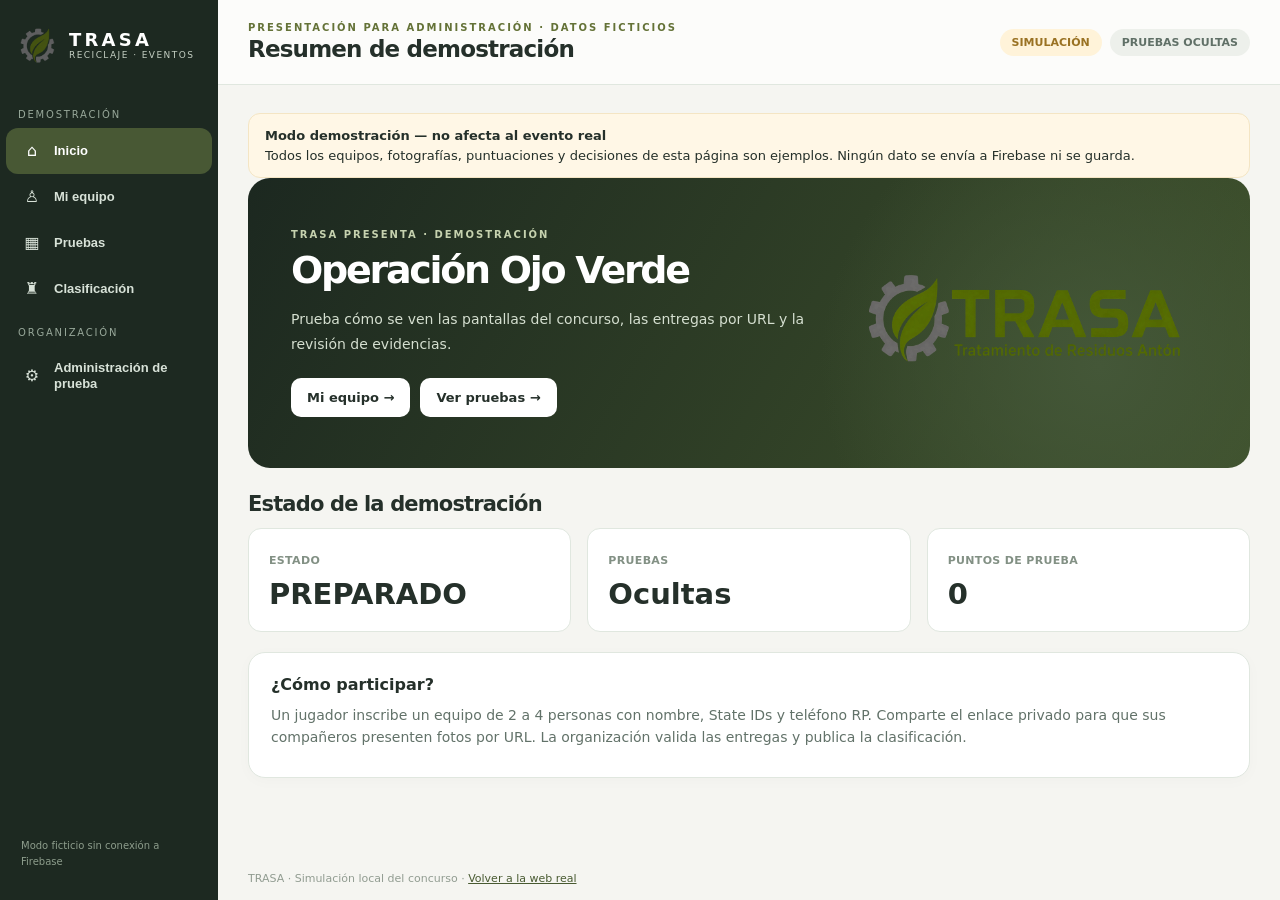
==== demo.html @ 081139f7 "Add files via upload" ====
<!doctype html>
<html lang="es"><head><meta charset="UTF-8"><meta name="viewport" content="width=device-width,initial-scale=1"><meta name="theme-color" content="#202a22"><title>TRASA · Demostración del Bingo</title><link rel="icon" href="assets/emblema.webp" type="image/webp"><link rel="stylesheet" href="styles.css?v=1.5"></head>
<body>
<aside class="sidebar">
 <a class="brand" href="index.html"><img src="assets/emblema.webp" alt="TRASA"><span><b>TRASA</b><small>RECICLAJE · EVENTOS</small></span></a>
 <div class="navtitle">DEMOSTRACIÓN</div>
 <nav aria-label="Navegación de prueba">
 <button class="nav-item active" data-demo-nav="home"><span class="nav-icon">⌂</span><span class="nav-label">Inicio</span></button>
 <button class="nav-item" data-demo-nav="team"><span class="nav-icon">♙</span><span class="nav-label">Mi equipo</span></button>
 <button class="nav-item" data-demo-nav="tasks"><span class="nav-icon">▦</span><span class="nav-label">Pruebas</span></button>
 <button class="nav-item" data-demo-nav="ranking"><span class="nav-icon">♜</span><span class="nav-label">Clasificación</span></button>
 </nav>
 <div class="navtitle">ORGANIZACIÓN</div>
 <nav><button class="nav-item" data-demo-nav="admin"><span class="nav-icon">⚙</span><span class="nav-label">Administración de prueba</span></button></nav>
 <p class="sidebar-note">Modo ficticio sin conexión a Firebase</p>
</aside>
<div class="shell"><header class="topbar"><div><div class="eyebrow">PRESENTACIÓN PARA ADMINISTRACIÓN · DATOS FICTICIOS</div><h1 id="demoPageTitle">Vista de demostración</h1></div><div class="topright"><span class="pill warn">SIMULACIÓN</span><span id="demoStatus" class="pill">SIN INICIAR</span></div></header>
 <main><div class="notice warn"><strong>Modo demostración — no afecta al evento real</strong>Todos los equipos, fotografías, puntuaciones y decisiones de esta página son ejemplos. Ningún dato se envía a Firebase ni se guarda.</div><div id="demoRoot"></div></main>
 <footer>TRASA · Simulación local del concurso · <a href="index.html">Volver a la web real</a></footer></div>
 <div class="toast" id="demoToast" role="status"></div><script src="demo.js" defer></script>
</body></html>
---- styles.css ----
:root{--side:#1d2921;--green:#4b5320;--green-d:#35421c;--green-lite:#eaf0e0;--background:#f5f5f1;--paper:#fff;--text:#25302a;--muted:#718078;--line:#e0e7df;--bad:#a4413c;--ok:#277a50;--warn:#a16c1d}*{box-sizing:border-box}html{font-family:Inter,system-ui,-apple-system,"Segoe UI",Arial,sans-serif;color:var(--text)}body{margin:0;background:var(--background);min-height:100vh;display:flex}.sidebar{background:var(--side);color:#e5eee5;width:218px;position:fixed;top:0;bottom:0;left:0;padding:18px 6px;display:flex;flex-direction:column;z-index:2}.brand{display:flex;align-items:center;gap:12px;padding:7px 12px 30px;text-decoration:none;color:#fff}.brand img{width:39px;height:39px;object-fit:contain}.brand b{letter-spacing:.18em;font-size:18px}.brand small{display:block;font-size:9px;letter-spacing:.16em;color:#c4cfc3}.navtitle{color:#98a89a;font-size:10px;letter-spacing:.18em;padding:15px 12px 8px}.nav-item{border:0;background:transparent;color:#d8e2d8;width:100%;text-align:left;display:flex;gap:14px;align-items:center;padding:14px 16px;border-radius:12px;font-size:13px;font-weight:650;cursor:pointer}.nav-item:hover,.nav-item.active{background:#485834;color:white}.nav-item span{flex:1}.sidebar-note{margin:auto 15px 12px;color:#8d9d8c;font-size:10px;line-height:1.6}.shell{margin-left:218px;min-width:0;flex:1;display:flex;flex-direction:column}.topbar{background:#fcfcfa;border-bottom:1px solid var(--line);padding:22px 30px;display:flex;align-items:center;justify-content:space-between;gap:12px}.topbar h1{font-size:23px;margin:3px 0 0;letter-spacing:-.035em}.eyebrow{color:#647237;font-size:10px;letter-spacing:.2em;font-weight:800}.topright{display:flex;gap:8px;flex-wrap:wrap}.pill{padding:7px 12px;border-radius:50px;background:#edf0eb;color:#607067;font-size:11px;font-weight:800;white-space:nowrap}.pill.ok{background:#e1f1e6;color:#32784a}.pill.warn{background:#fff3d9;color:#9a7223}.pill.bad{background:#f9e8e7;color:#a34239}main{padding:28px 30px;max-width:1200px;width:100%;margin:auto;flex:1}footer{font-size:11px;color:#919c91;padding:15px 30px}.hero{background:radial-gradient(circle at 85% 65%,#445738,transparent 32%),linear-gradient(120deg,#1c2820,#3f522b);border-radius:22px;color:#fff;padding:37px 43px;display:grid;grid-template-columns:1.2fr .8fr;gap:25px;align-items:center;min-height:290px}.hero-logo{width:100%;max-height:170px;object-fit:contain;filter:brightness(1.4);padding:12px}.hero .eyebrow{color:#c6d2af}.hero h2{font-size:38px;line-height:1.07;margin:10px 0 16px;letter-spacing:-.06em}.hero p{max-width:570px;color:#d5dfd0;font-size:14px;line-height:1.8}.actions{display:flex;gap:10px;flex-wrap:wrap;margin-top:20px}.button,button.primary,button.secondary,button.danger,button.plain{appearance:none;border:0;border-radius:10px;background:var(--green);color:#fff;font:inherit;font-size:13px;font-weight:750;padding:12px 16px;cursor:pointer;text-decoration:none;display:inline-flex;align-items:center;justify-content:center;gap:8px}.button.white{background:#fff;color:var(--text)}button.secondary,.button.secondary{background:#e8ede6;color:#384b36}button.plain{background:transparent;color:var(--green);border:1px solid var(--line)}button.danger{background:#a2433f;color:white}button:hover,.button:hover{filter:brightness(.94)}button:disabled{opacity:.45;cursor:not-allowed}h2{font-size:21px;letter-spacing:-.04em}h3{font-size:16px;margin:0 0 10px}p{line-height:1.6}.panel{border-radius:17px;background:var(--paper);border:1px solid var(--line);padding:22px;margin-top:20px;box-shadow:0 3px 15px rgba(18,34,15,.025)}.panel.soft{background:#f0f3ec}.panel p{margin:6px 0;color:#627269;font-size:14px}.grid{display:grid;grid-template-columns:repeat(auto-fit,minmax(250px,1fr));gap:16px}.stat{padding:20px;border:1px solid var(--line);border-radius:13px;background:var(--paper)}.stat small{color:#829084;font-size:11px;font-weight:750;letter-spacing:.03em}.stat strong{display:block;margin-top:9px;font-size:29px;font-weight:800}.sectionhead{display:flex;justify-content:space-between;align-items:center;gap:10px;margin:24px 0 12px}.sectionhead h2{margin:0}.muted{color:#809083;font-size:13px}.hint{font-size:12px;color:#738276}.notice{background:#eef3e9;border:1px solid #d7e4cf;border-radius:12px;padding:14px 16px;font-size:13px}.notice.warn{background:#fff7e6;border-color:#f4e5c4}.notice.bad{background:#fff1ef;border-color:#f0cfc9}.notice strong{display:block;margin-bottom:5px}label{font-size:12px;font-weight:750;display:block;margin-bottom:6px;color:#465448}input,select,textarea{width:100%;font:inherit;font-size:14px;border:1px solid #cdd7cc;background:white;color:var(--text);padding:11px 12px;border-radius:9px;outline:0}input:focus,textarea:focus,select:focus{border-color:#6f865a;box-shadow:0 0 0 3px #a8bb8033}textarea{min-height:76px;resize:vertical}.field{margin-bottom:15px}.fields2{display:grid;grid-template-columns:1fr 1fr;gap:13px}.person{border:1px solid var(--line);background:#f8faf6;padding:12px 13px;border-radius:12px;margin-bottom:8px}.person strong{display:block;font-size:12px;margin-bottom:10px}.split{display:grid;grid-template-columns:1fr 1fr;gap:17px}.taskgrid{display:grid;grid-template-columns:repeat(auto-fit,minmax(245px,1fr));gap:14px}.task{border:1px solid var(--line);border-radius:15px;background:#fff;padding:17px;display:flex;flex-direction:column;gap:10px;min-height:204px}.task h3{margin:0}.task p{font-size:12px;color:#758479;margin:0;flex:1}.row{display:flex;align-items:center;justify-content:space-between;gap:10px}.mark{font-size:10px;letter-spacing:.09em;text-transform:uppercase;font-weight:750;color:#768775}.chip{font-size:10px;font-weight:800;border-radius:6px;padding:5px 7px;color:#637766;background:#edf1eb}.chip.pending{background:#fff0d0;color:#92661d}.chip.approved{background:#e3f3e7;color:#31794b}.chip.rejected{background:#fae8e7;color:#a54842}.hr{height:1px;background:var(--line);margin:14px 0}.table-wrap{overflow:auto}table{width:100%;border-collapse:collapse;font-size:13px}th,td{text-align:left;padding:12px;border-bottom:1px solid var(--line);vertical-align:middle}th{color:#607065;font-size:11px;letter-spacing:.03em}tr:last-child td{border-bottom:0}td .button,td button{padding:8px 10px;font-size:11px}.toast{position:fixed;bottom:24px;right:23px;max-width:450px;z-index:10;background:#1d2920;color:white;border-radius:10px;padding:12px 18px;box-shadow:0 12px 40px #0002;opacity:0;transform:translateY(10px);transition:.2s;pointer-events:none;font-size:13px}.toast.show{opacity:1;transform:translateY(0)}.code{font-family:ui-monospace,Consolas,monospace;background:#edf0eb;padding:10px;border-radius:7px;word-break:break-all;font-size:12px}.logo-inline{max-width:300px;max-height:95px;object-fit:contain}.locked{padding:40px 20px;text-align:center;background:radial-gradient(circle at 50% 0%,#e3eadb,transparent 65%),#fff;border-radius:20px;border:1px solid var(--line)}.locked .symbol{display:block;font-size:45px}.form-actions{display:flex;gap:10px;flex-wrap:wrap}.small{font-size:11px}.teamitem{display:flex;gap:12px;align-items:center;justify-content:space-between;padding:15px;border-radius:11px;background:#f5f7f2;margin-bottom:9px;flex-wrap:wrap}.teamitem strong{font-size:14px}.nowrap{white-space:nowrap}a{color:#485a31}.admin-tabs{display:flex;gap:7px;flex-wrap:wrap;margin-bottom:10px}.admin-tabs button{padding:9px 13px;font-size:12px}.empty{color:#849084;font-size:13px;text-align:center;padding:25px}.name{font-weight:730}.secret-note{font-size:12px;color:#687b6a}.dangerText{color:var(--bad)}.dot{width:8px;height:8px;border-radius:50%;background:var(--ok);display:inline-block} @media(max-width:920px){.hero{grid-template-columns:1fr}.hero-logo{max-height:92px;max-width:350px}.split{grid-template-columns:1fr}}@media(max-width:700px){body{display:block}.sidebar{width:100%;position:sticky;top:0;bottom:auto;padding:8px;display:block}.brand{padding:6px 12px}.brand img{width:28px;height:28px}.brand b{font-size:12px}.brand small,.navtitle,.sidebar-note{display:none}.sidebar nav{display:inline-flex;gap:3px;max-width:100%;overflow-x:auto;white-space:nowrap}.nav-item{width:auto;padding:9px 8px;border-radius:8px;font-size:12px;gap:5px}.shell{margin-left:0}.topbar{padding:18px 15px;align-items:flex-start}.topbar h1{font-size:20px}.topright{justify-content:flex-end}main{padding:17px 13px}.hero{padding:23px;min-height:auto}.hero h2{font-size:31px}.fields2{grid-template-columns:1fr}footer{padding:15px}.grid{grid-template-columns:1fr 1fr}.stat{padding:13px}.stat strong{font-size:23px}}@media(max-width:420px){.grid{grid-template-columns:1fr}.topright{max-width:120px}}

.hero h2{overflow-wrap:anywhere}.hero .event-description{white-space:pre-line;overflow-wrap:anywhere}.teamitem>.actions{margin-top:0}.teamitem button.danger{background:#a2433f;color:#fff}

/* Bingo V1.2: premios e histórico */
.reward-grid{display:grid;grid-template-columns:repeat(auto-fit,minmax(210px,1fr));gap:12px;margin-top:14px}
.reward-item{border:1px solid var(--line);border-radius:13px;background:#f8faf6;padding:16px;display:flex;flex-direction:column;gap:8px}
.reward-item strong{font-size:14px;color:#37492a}.reward-item span{font-weight:800;font-size:17px;color:var(--green)}.reward-item small{color:var(--muted);line-height:1.5}
.prize-edit{border:1px solid var(--line);border-radius:13px;padding:17px;margin:15px 0;background:#fbfcfa}.prize-edit textarea{min-height:62px}.prize-edit h3{color:#485932}
.archive-item{padding:17px;border:1px solid var(--line);border-radius:13px;margin-top:16px}.archive-item .table-wrap{margin:12px 0}

/* TRASA V1.3: iconos y textos del menú en columnas exactas. */
.nav-item{display:grid;grid-template-columns:20px minmax(0,1fr);column-gap:12px;align-items:center;text-align:left;min-height:46px;}
.nav-item .nav-icon{width:20px;min-width:20px;display:flex;align-items:center;justify-content:center;font-size:16px;line-height:1;text-align:center;font-weight:500;font-family:system-ui,Arial,sans-serif;}
.nav-item .nav-label{display:block;min-width:0;flex:initial;text-align:left;line-height:1.25;}
@media(max-width:700px){.nav-item{display:grid;grid-template-columns:16px max-content;column-gap:5px;min-height:38px;padding:9px 8px}.nav-item .nav-icon{width:16px;min-width:16px;font-size:13px}}


/* TRASA V1.4 ONLINE: editor dinámico de premios */
.prize-heading{align-items:flex-start;flex-wrap:wrap}
.prize-edit-header{margin-bottom:14px;flex-wrap:wrap}
.prize-edit-header h3{margin:0}
.prize-controls{display:flex;gap:6px;align-items:center;flex-wrap:wrap}
.prize-controls button{padding:8px 11px;font-size:12px;min-width:37px}
.prize-editor-footer{display:flex;justify-content:space-between;gap:12px;flex-wrap:wrap;margin-top:18px}
.prize-edit .field{margin-bottom:12px}
@media(max-width:700px){.prize-editor-footer button{flex:1}.prize-controls button{font-size:11px}}

/* TRASA V1.5: cuenta atrás pública y editor de instrucciones. */
.countdown-card{background:linear-gradient(115deg,#1f2b21,#495936);color:#fff;border-radius:15px;padding:20px 24px;margin:18px 0;display:flex;align-items:center;justify-content:space-between;gap:18px;flex-wrap:wrap}
.countdown-card small{display:block;color:#c1d0b5;letter-spacing:.11em;font-size:11px;font-weight:750}
.countdown-card strong{display:block;font-size:clamp(26px,4vw,40px);letter-spacing:.025em;font-variant-numeric:tabular-nums;margin:4px 0 0}
.countdown-card p{color:#d7e1d1;font-size:13px;max-width:330px;margin:0}
.timer-pill{font-variant-numeric:tabular-nums;background:#dfe9d6;color:#35532f;letter-spacing:.06em}
.participation-text{white-space:pre-line;overflow-wrap:anywhere}
.participation-editor{min-height:135px}
[hidden]{display:none!important}

.clock-stat strong{font-variant-numeric:tabular-nums;letter-spacing:-.03em;overflow-wrap:anywhere}
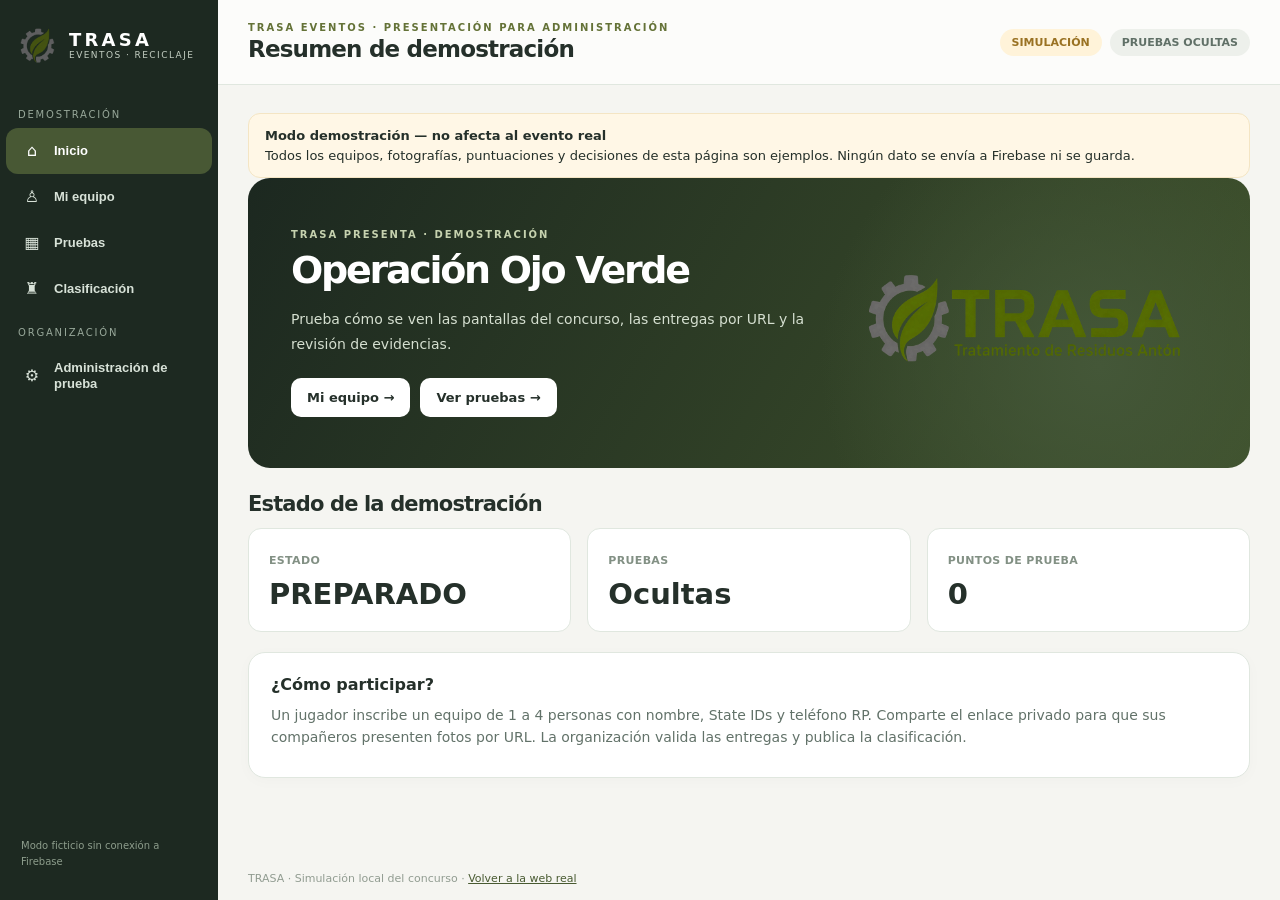
==== commit a892e415: "Add files via upload" ====
--- a/demo.html
+++ b/demo.html
@@ -1,8 +1,8 @@
 <!doctype html>
-<html lang="es"><head><meta charset="UTF-8"><meta name="viewport" content="width=device-width,initial-scale=1"><meta name="theme-color" content="#202a22"><title>TRASA · Demostración del Bingo</title><link rel="icon" href="assets/emblema.webp" type="image/webp"><link rel="stylesheet" href="styles.css?v=1.5"></head>
+<html lang="es"><head><meta charset="UTF-8"><meta name="viewport" content="width=device-width,initial-scale=1"><meta name="theme-color" content="#202a22"><title>TRASA Eventos · Demostración</title><link rel="icon" href="assets/emblema.webp" type="image/webp"><link rel="stylesheet" href="styles.css?v=1.6"></head>
 <body>
 <aside class="sidebar">
- <a class="brand" href="index.html"><img src="assets/emblema.webp" alt="TRASA"><span><b>TRASA</b><small>RECICLAJE · EVENTOS</small></span></a>
+ <a class="brand" href="index.html"><img src="assets/emblema.webp" alt="TRASA"><span><b>TRASA</b><small>EVENTOS · RECICLAJE</small></span></a>
  <div class="navtitle">DEMOSTRACIÓN</div>
  <nav aria-label="Navegación de prueba">
  <button class="nav-item active" data-demo-nav="home"><span class="nav-icon">⌂</span><span class="nav-label">Inicio</span></button>
@@ -14,7 +14,7 @@
  <nav><button class="nav-item" data-demo-nav="admin"><span class="nav-icon">⚙</span><span class="nav-label">Administración de prueba</span></button></nav>
  <p class="sidebar-note">Modo ficticio sin conexión a Firebase</p>
 </aside>
-<div class="shell"><header class="topbar"><div><div class="eyebrow">PRESENTACIÓN PARA ADMINISTRACIÓN · DATOS FICTICIOS</div><h1 id="demoPageTitle">Vista de demostración</h1></div><div class="topright"><span class="pill warn">SIMULACIÓN</span><span id="demoStatus" class="pill">SIN INICIAR</span></div></header>
+<div class="shell"><header class="topbar"><div><div class="eyebrow">TRASA EVENTOS · PRESENTACIÓN PARA ADMINISTRACIÓN</div><h1 id="demoPageTitle">Vista de demostración</h1></div><div class="topright"><span class="pill warn">SIMULACIÓN</span><span id="demoStatus" class="pill">SIN INICIAR</span></div></header>
  <main><div class="notice warn"><strong>Modo demostración — no afecta al evento real</strong>Todos los equipos, fotografías, puntuaciones y decisiones de esta página son ejemplos. Ningún dato se envía a Firebase ni se guarda.</div><div id="demoRoot"></div></main>
  <footer>TRASA · Simulación local del concurso · <a href="index.html">Volver a la web real</a></footer></div>
  <div class="toast" id="demoToast" role="status"></div><script src="demo.js" defer></script>
--- a/styles.css
+++ b/styles.css
@@ -2,7 +2,7 @@
 
 .hero h2{overflow-wrap:anywhere}.hero .event-description{white-space:pre-line;overflow-wrap:anywhere}.teamitem>.actions{margin-top:0}.teamitem button.danger{background:#a2433f;color:#fff}
 
-/* Bingo V1.2: premios e histórico */
+/* TRASA Eventos: premios e histórico */
 .reward-grid{display:grid;grid-template-columns:repeat(auto-fit,minmax(210px,1fr));gap:12px;margin-top:14px}
 .reward-item{border:1px solid var(--line);border-radius:13px;background:#f8faf6;padding:16px;display:flex;flex-direction:column;gap:8px}
 .reward-item strong{font-size:14px;color:#37492a}.reward-item span{font-weight:800;font-size:17px;color:var(--green)}.reward-item small{color:var(--muted);line-height:1.5}
